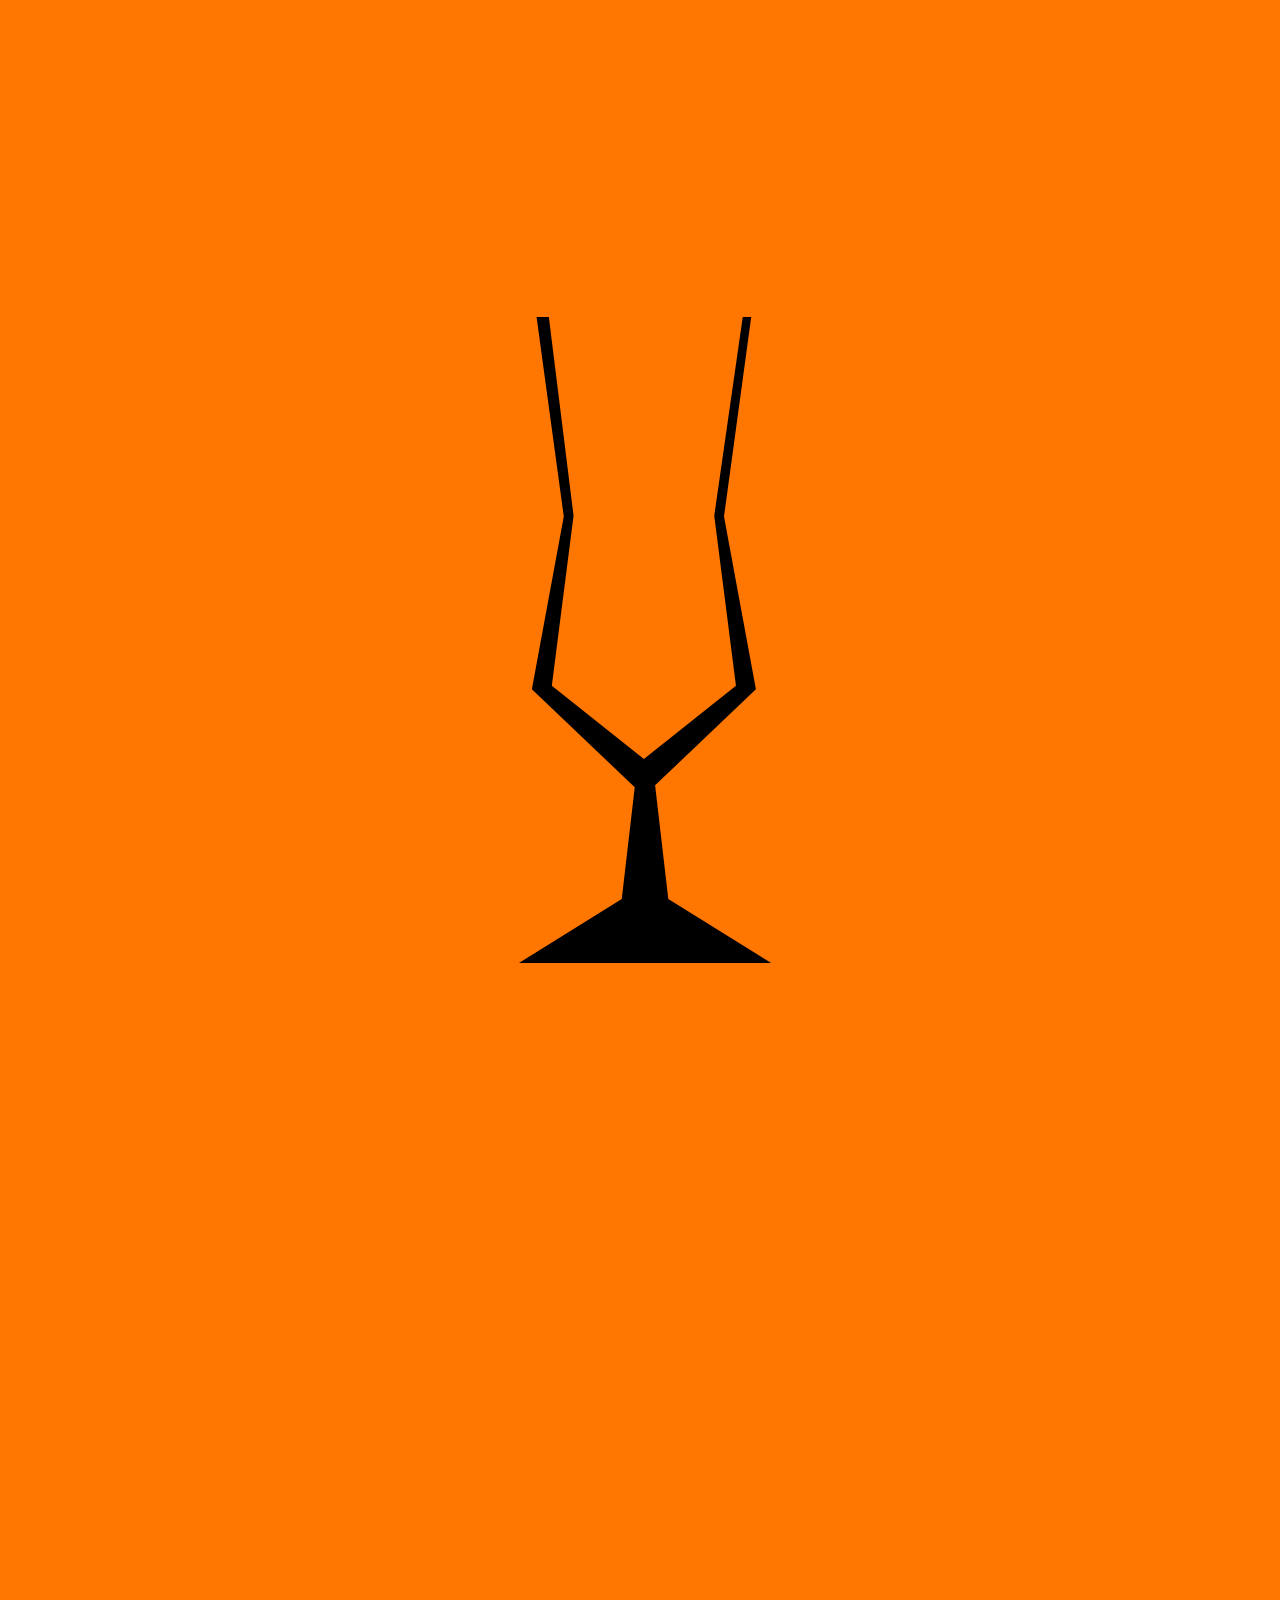
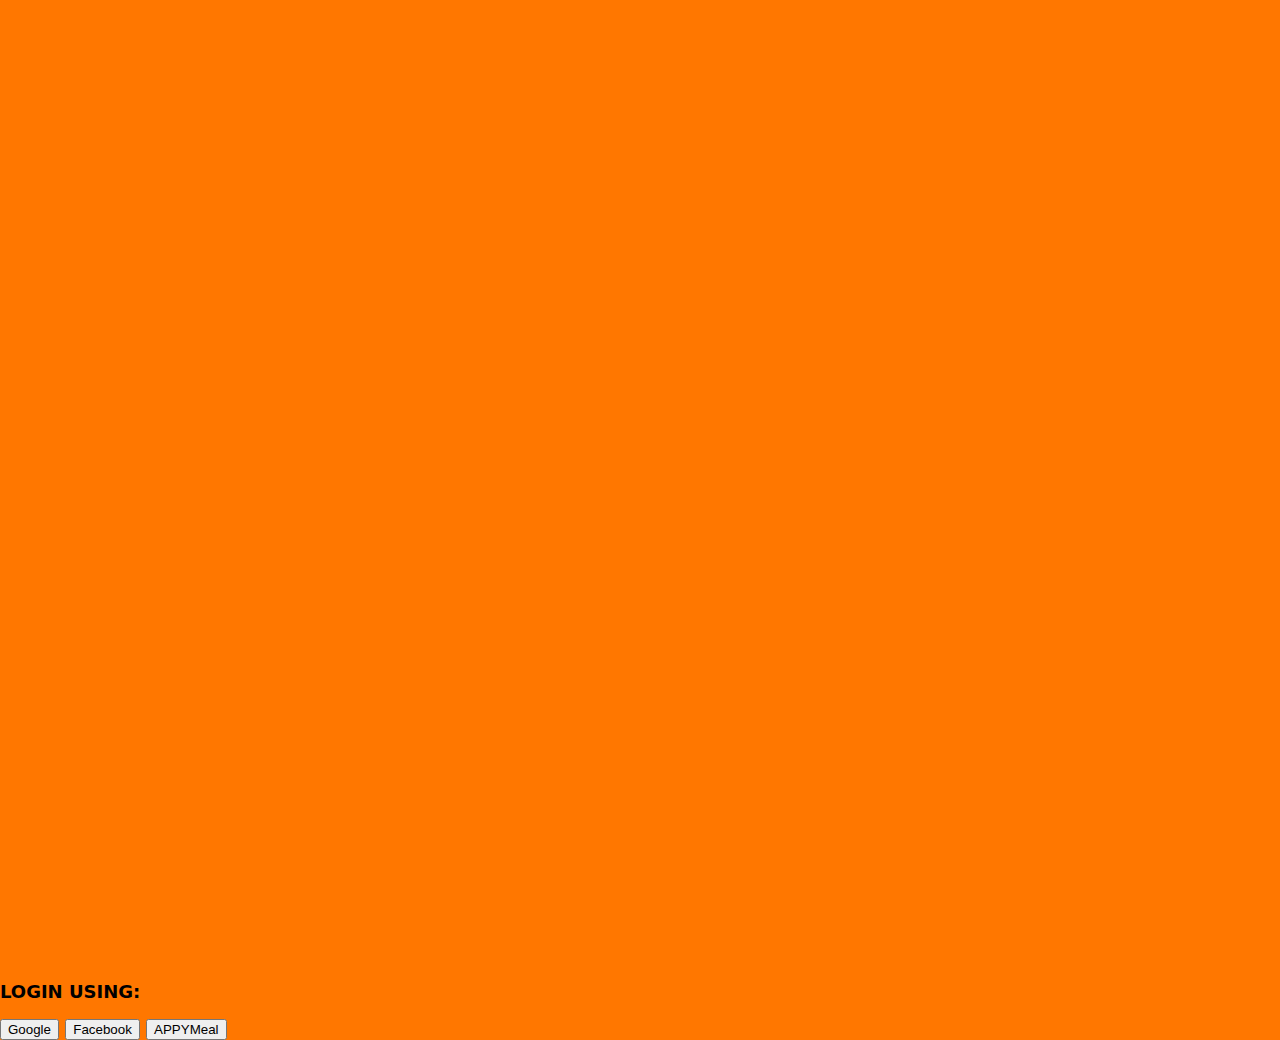
==== index.html @ e86fff3e "Initial commit; Project structure created" ====
<!DOCTYPE html>
<!-- aComment -->
<!--
    Licensed to the Apache Software Foundation (ASF) under one
    or more contributor license agreements.  See the NOTICE file
    distributed with this work for additional information
    regarding copyright ownership.  The ASF licenses this file
    to you under the Apache License, Version 2.0 (the
    "License"); you may not use this file except in compliance
    with the License.  You may obtain a copy of the License at

    http://www.apache.org/licenses/LICENSE-2.0

    Unless required by applicable law or agreed to in writing,
    software distributed under the License is distributed on an
    "AS IS" BASIS, WITHOUT WARRANTIES OR CONDITIONS OF ANY
     KIND, either express or implied.  See the License for the
    specific language governing permissions and limitations
    under the License.
-->
<html>

    <head>
        <!--
        Customize this policy to fit your own app's needs. For more guidance, see:
            https://github.com/apache/cordova-plugin-whitelist/blob/master/README.md#content-security-policy
        Some notes:
            * gap: is required only on iOS (when using UIWebView) and is needed for JS->native communication
            * https://ssl.gstatic.com is required only on Android and is needed for TalkBack to function properly
            * Disables use of inline scripts in order to mitigate risk of XSS vulnerabilities. To change this:
                * Enable inline JS: add 'unsafe-inline' to default-src
        -->
        <meta http-equiv="Content-Security-Policy" content="default-src 'self' data: gap: ws: 'unsafe-inline' https://ssl.gstatic.com 'unsafe-eval'; style-src 'self' 'unsafe-inline'; media-src *; img-src 'self' data: content:;">

        <meta name="format-detection" content="telephone=no">

        <meta name="msapplication-tap-highlight" content="no">

        <meta name="viewport" content="initial-scale=1, width=device-width, viewport-fit=cover">

        <link rel="stylesheet" type="text/css" href="css/index.css">

        <!--<script src="js/modular.js"></script>-->
    </head>
    <body>

        <script type="text/javascript" src="cordova.js">
        </script>

        <!-- Following line added to demonstrate merges -->
        <script type="text/javascript" src="js/platform.js">
        </script>

        <script type="text/javascript" src="js/databaseHandler.js">
        </script>

        <script type="text/javascript" src="js/index.js">
        </script>

        <script>
        document.addEventListener("deviceready", onDeviceReady, false);

        function onDeviceReady() {

            console.log(device.cordova);
            var platform = device.platform;
            var uuid = device.uuid;
            var version = device.version;
            
            if (platform == 'Android') {
                //ANDROID: Android specific functionality
                //window.alert("Android Detected");
            } else {
                //BROWSER: Browser specific functionality
                //document.getElementById("exerImg_1").style.display="block";

                /*
                 *Alert used for page changing*
                 //window.alert("Switching Over Portal, 'Kay?");
                */

                //document.getElementById("exerImg_1").style.display="block";
                document.getElementById("progress").style.display="inline";
                document.getElementById("progress").style.display="inline";


            }
        }

        </script>

        <module name="header"></module>

        <img id="logoBase" 
            src="img/logo_app.svg">

        <img id="logoText" 
            src="img/appymeal_text.svg">

        <h2>Login Using: <h2>
        <button onclick="googleLogin()"> Google </button>
        <button onclick="facebookLogin()"> Facebook </button>
        <button onclick="login()"> APPYMeal </button>
        


    </body>
</html>
---- css/index.css ----
/*
 * Licensed to the Apache Software Foundation (ASF) under one
 * or more contributor license agreements.  See the NOTICE file
 * distributed with this work for additional information
 * regarding copyright ownership.  The ASF licenses this file
 * to you under the Apache License, Version 2.0 (the
 * "License"); you may not use this file except in compliance
 * with the License.  You may obtain a copy of the License at
 *
 * http://www.apache.org/licenses/LICENSE-2.0
 *
 * Unless required by applicable law or agreed to in writing,
 * software distributed under the License is distributed on an
 * "AS IS" BASIS, WITHOUT WARRANTIES OR CONDITIONS OF ANY
 * KIND, either express or implied.  See the License for the
 * specific language governing permissions and limitations
 * under the License.
 */
* {
    -webkit-tap-highlight-color: rgba(0,0,0,0); /* make transparent link selection, adjust last value opacity 0 to 1.0 */
}

body {
    -webkit-touch-callout: none;                /* prevent callout to copy image, etc when tap to hold */
    -webkit-text-size-adjust: none;             /* prevent webkit from resizing text to fit */
    -webkit-user-select: none;                  /* prevent copy paste, to allow, change 'none' to 'text' */
    background-color:#E4E4E4;
    background-image:linear-gradient(top, #A7A7A7 0%, #E4E4E4 51%);
    font-family: system-ui, -apple-system, -apple-system-font, 'Segoe UI', 'Roboto', sans-serif;
    font-size:12px;
    height:100vh;
    margin:0px;
    padding:0px;
    /* Padding to avoid the "unsafe" areas behind notches in the screen */
    padding: env(safe-area-inset-top, 0px) env(safe-area-inset-right, 0px) env(safe-area-inset-bottom, 0px) env(safe-area-inset-right, 0px);
    text-transform:uppercase;
    width:100%;
}

/* Portrait layout (default) */
.app {
    background:url(../img/logo.png) no-repeat center top; /* 170px x 200px */
    position:absolute;             /* position in the center of the screen */
    left:50%;
    top:50%;
    height:50px;                   /* text area height */
    width:225px;                   /* text area width */
    text-align:center;
    padding:180px 0px 0px 0px;     /* image height is 200px (bottom 20px are overlapped with text) */
    margin:-115px 0px 0px -112px;  /* offset vertical: half of image height and text area height */
                                   /* offset horizontal: half of text area width */
}

/* Landscape layout (with min-width) */
@media screen and (min-aspect-ratio: 1/1) and (min-width:400px) {
    .app {
        background-position:left center;
        padding:75px 0px 75px 170px;  /* padding-top + padding-bottom + text area = image height */
        margin:-90px 0px 0px -198px;  /* offset vertical: half of image height */
                                      /* offset horizontal: half of image width and text area width */
    }
}

h1 {
    font-size:24px;
    font-weight:normal;
    margin:0px;
    overflow:visible;
    padding:0px;
    text-align:center;
}

.event {
    border-radius:4px;
    -webkit-border-radius:4px;
    color:#FFFFFF;
    font-size:12px;
    margin:0px 30px;
    padding:2px 0px;
}

.event.listening {
    background-color:#333333;
    display:block;
}

.event.received {
    background-color:#4B946A;
    display:none;
}

@keyframes fade {
    from { opacity: 1.0; }
    50% { opacity: 0.4; }
    to { opacity: 1.0; }
}
 
@-webkit-keyframes fade {
    from { opacity: 1.0; }
    50% { opacity: 0.4; }
    to { opacity: 1.0; }
}
 
.blink {
    animation:fade 3000ms infinite;
    -webkit-animation:fade 3000ms infinite;
}

/*
Custom CSS Styles
*/

body {
    background-color: #FF7700;
}

@media(max-width: 500px){
    body {
        background-color: red;
    }
}
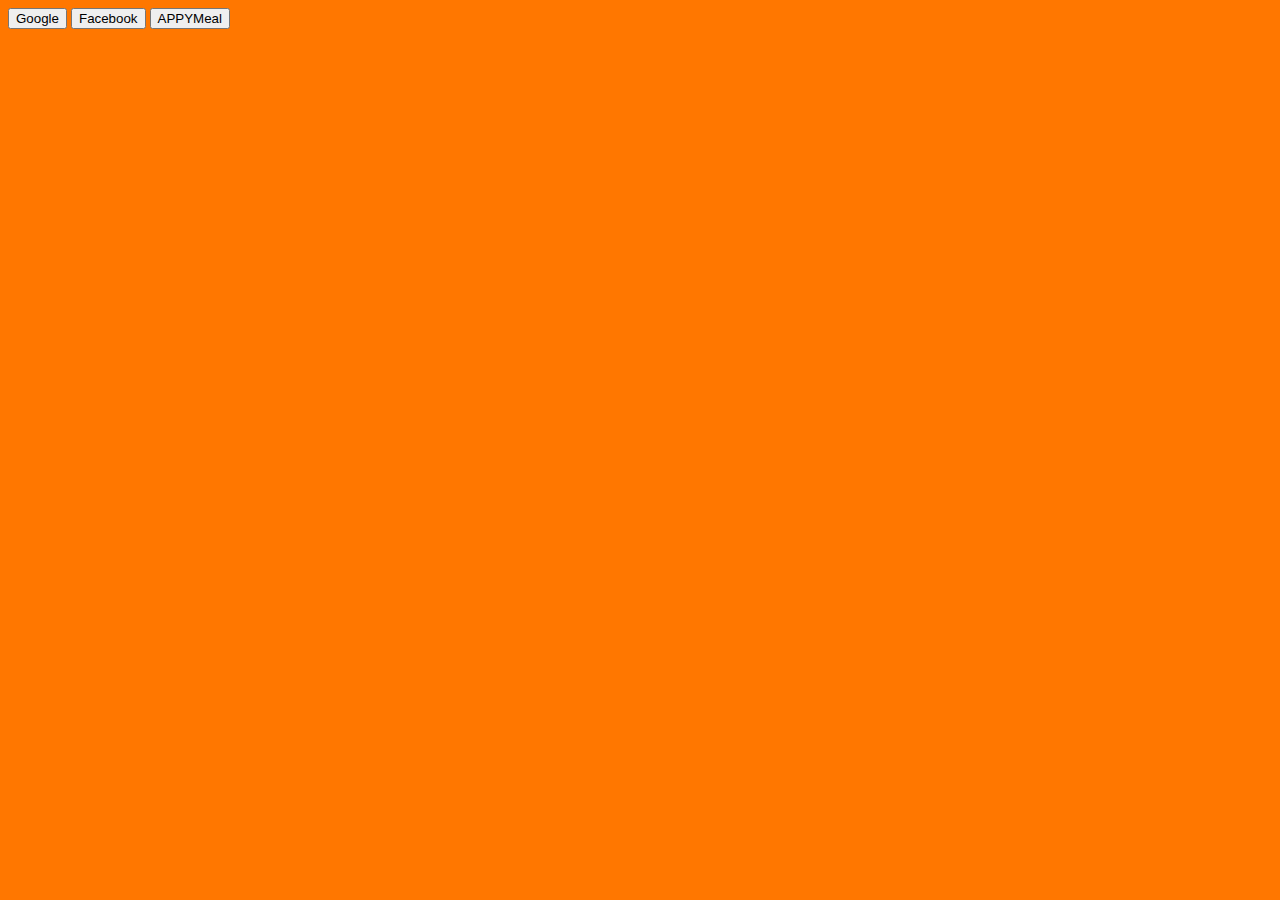
==== commit 2d24a28d: "Update index.html + css" ====
--- a/index.html
+++ b/index.html
@@ -1,103 +1,40 @@
 <!DOCTYPE html>
-<!-- aComment -->
-<!--
-    Licensed to the Apache Software Foundation (ASF) under one
-    or more contributor license agreements.  See the NOTICE file
-    distributed with this work for additional information
-    regarding copyright ownership.  The ASF licenses this file
-    to you under the Apache License, Version 2.0 (the
-    "License"); you may not use this file except in compliance
-    with the License.  You may obtain a copy of the License at
 
-    http://www.apache.org/licenses/LICENSE-2.0
-
-    Unless required by applicable law or agreed to in writing,
-    software distributed under the License is distributed on an
-    "AS IS" BASIS, WITHOUT WARRANTIES OR CONDITIONS OF ANY
-     KIND, either express or implied.  See the License for the
-    specific language governing permissions and limitations
-    under the License.
--->
 <html>
 
     <head>
-        <!--
-        Customize this policy to fit your own app's needs. For more guidance, see:
-            https://github.com/apache/cordova-plugin-whitelist/blob/master/README.md#content-security-policy
-        Some notes:
-            * gap: is required only on iOS (when using UIWebView) and is needed for JS->native communication
-            * https://ssl.gstatic.com is required only on Android and is needed for TalkBack to function properly
-            * Disables use of inline scripts in order to mitigate risk of XSS vulnerabilities. To change this:
-                * Enable inline JS: add 'unsafe-inline' to default-src
-        -->
+
         <meta http-equiv="Content-Security-Policy" content="default-src 'self' data: gap: ws: 'unsafe-inline' https://ssl.gstatic.com 'unsafe-eval'; style-src 'self' 'unsafe-inline'; media-src *; img-src 'self' data: content:;">
+    
+    <!-- IMPORT to CSS, #NotWorking-->
+    <style>
+        body {
+            background-color: #FF7700;
+        }
+    </style>
 
-        <meta name="format-detection" content="telephone=no">
+    </head>
 
-        <meta name="msapplication-tap-highlight" content="no">
-
-        <meta name="viewport" content="initial-scale=1, width=device-width, viewport-fit=cover">
-
-        <link rel="stylesheet" type="text/css" href="css/index.css">
-
-        <!--<script src="js/modular.js"></script>-->
-    </head>
     <body>
 
-        <script type="text/javascript" src="cordova.js">
-        </script>
 
-        <!-- Following line added to demonstrate merges -->
-        <script type="text/javascript" src="js/platform.js">
-        </script>
-
-        <script type="text/javascript" src="js/databaseHandler.js">
-        </script>
-
-        <script type="text/javascript" src="js/index.js">
-        </script>
-
-        <script>
-        document.addEventListener("deviceready", onDeviceReady, false);
-
-        function onDeviceReady() {
-
-            console.log(device.cordova);
-            var platform = device.platform;
-            var uuid = device.uuid;
-            var version = device.version;
-            
-            if (platform == 'Android') {
-                //ANDROID: Android specific functionality
-                //window.alert("Android Detected");
-            } else {
-                //BROWSER: Browser specific functionality
-                //document.getElementById("exerImg_1").style.display="block";
-
-                /*
-                 *Alert used for page changing*
-                 //window.alert("Switching Over Portal, 'Kay?");
-                */
-
-                //document.getElementById("exerImg_1").style.display="block";
-                document.getElementById("progress").style.display="inline";
-                document.getElementById("progress").style.display="inline";
+        <script src="js/modular.js"></script>
 
 
-            }
-        }
-
-        </script>
+        <script type="text/javascript" src="js/index.js"></script>
 
         <module name="header"></module>
 
+        <!--
         <img id="logoBase" 
             src="img/logo_app.svg">
 
         <img id="logoText" 
             src="img/appymeal_text.svg">
+        -->
 
-        <h2>Login Using: <h2>
+        <!-- <h2>Login Using: <h2> -->
+            
         <button onclick="googleLogin()"> Google </button>
         <button onclick="facebookLogin()"> Facebook </button>
         <button onclick="login()"> APPYMeal </button>
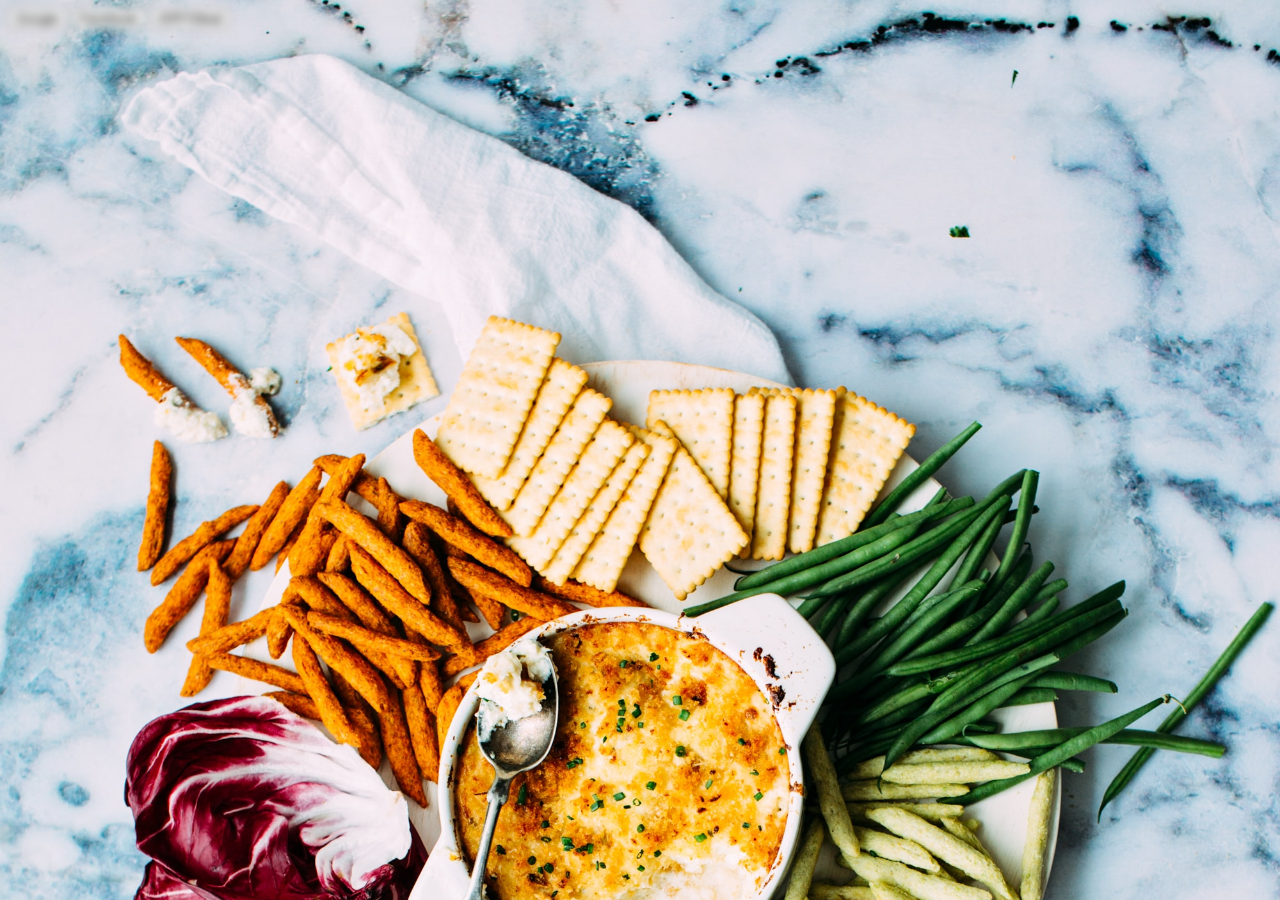
==== commit b6b30805: "Added images to /img, updated UI" ====
--- a/index.html
+++ b/index.html
@@ -7,10 +7,16 @@
         <meta http-equiv="Content-Security-Policy" content="default-src 'self' data: gap: ws: 'unsafe-inline' https://ssl.gstatic.com 'unsafe-eval'; style-src 'self' 'unsafe-inline'; media-src *; img-src 'self' data: content:;">
     
     <!-- IMPORT to CSS, #NotWorking-->
+    
     <style>
         body {
-            background-color: #FF7700;
+            
+            /* background-color: #FF7700; */
+            background: url(img/main_screen_img.jpg);
+            background-size: cover;
+            filter: blur(5px)
         }
+
     </style>
 
     </head>
@@ -18,10 +24,10 @@
     <body>
 
 
-        <script src="js/modular.js"></script>
+        <!--<script src="js/modular.js"></script>-->
 
 
-        <script type="text/javascript" src="js/index.js"></script>
+        <!-- <script type="text/javascript" src="js/index.js"></script>-->
 
         <module name="header"></module>
 
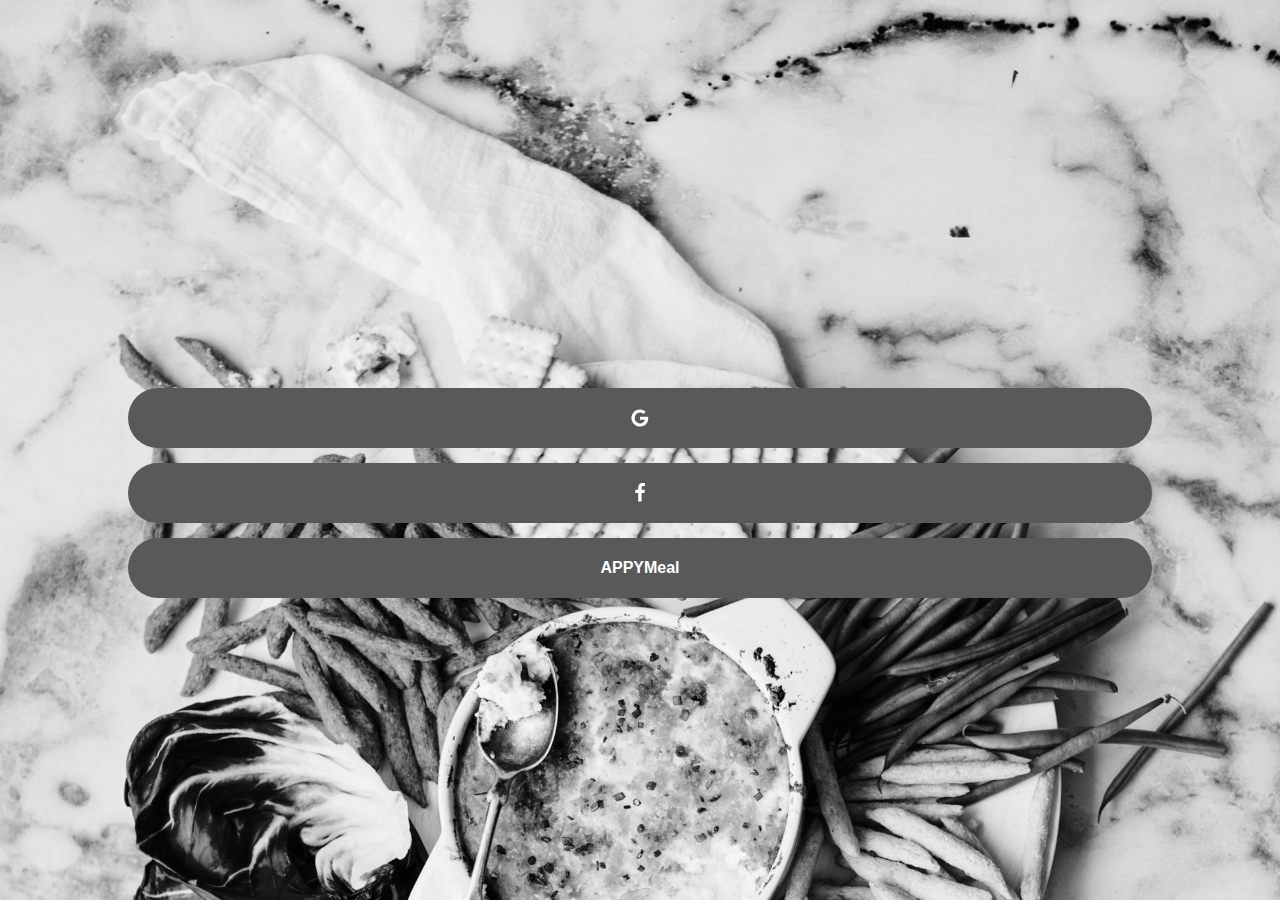
==== commit 35522028: "initial login splash screen" ====
--- a/index.html
+++ b/index.html
@@ -1,51 +1,20 @@
 <!DOCTYPE html>
+<html>
+	<head>
+		<link rel="stylesheet" type="text/css" href="css/index.css">
+		<script src="js/index.js"></script>
+	</head>
 
-<html>
-
-    <head>
-
-        <meta http-equiv="Content-Security-Policy" content="default-src 'self' data: gap: ws: 'unsafe-inline' https://ssl.gstatic.com 'unsafe-eval'; style-src 'self' 'unsafe-inline'; media-src *; img-src 'self' data: content:;">
-    
-    <!-- IMPORT to CSS, #NotWorking-->
-    
-    <style>
-        body {
-            
-            /* background-color: #FF7700; */
-            background: url(img/main_screen_img.jpg);
-            background-size: cover;
-            filter: blur(5px)
-        }
-
-    </style>
-
-    </head>
-
-    <body>
-
-
-        <!--<script src="js/modular.js"></script>-->
-
-
-        <!-- <script type="text/javascript" src="js/index.js"></script>-->
-
-        <module name="header"></module>
-
-        <!--
-        <img id="logoBase" 
-            src="img/logo_app.svg">
-
-        <img id="logoText" 
-            src="img/appymeal_text.svg">
-        -->
-
-        <!-- <h2>Login Using: <h2> -->
-            
-        <button onclick="googleLogin()"> Google </button>
-        <button onclick="facebookLogin()"> Facebook </button>
-        <button onclick="login()"> APPYMeal </button>
-        
-
-
-    </body>
-</html>+	<body>
+		<div id="background"></div>
+		<div id="main">
+			<div class="button" onclick="googleLogin()">
+				<img src="/img/google.svg">
+			</div>
+			<div class="button" onclick="facebookLogin()">
+				<img src="/img/facebook.svg">
+			</div>
+			<div class="button" onclick="login()"> APPYMeal </div>
+		</div>
+	</body>
+</html>
--- a/css/index.css
+++ b/css/index.css
@@ -0,0 +1,39 @@
+body {
+	overflow: hidden;
+	margin: 0;
+	font-family: Sans-Serif;
+}
+
+.button {
+	display: block;
+	line-height: 60px;
+	max-height: 60px;
+	border-radius: 30px;
+	background: #595959;
+	color: white;
+	text-align: center;
+	max-width: 80%;
+	margin: 15px auto;
+	font-weight: bold;
+}
+
+.button > img {
+	height: 20px;
+	padding: 20px 0;
+}
+
+#main {
+	text-align: center;
+	padding-top: calc(50vh - 77px);
+}
+
+#background {
+	background: url(/img/main_screen_img.jpg);
+	background-size: cover;
+	min-height: 100vh;
+	min-width: 100vw;
+	position: absolute;
+	top: 0;
+	z-index: -1;
+	filter: grayscale(100%);
+}
